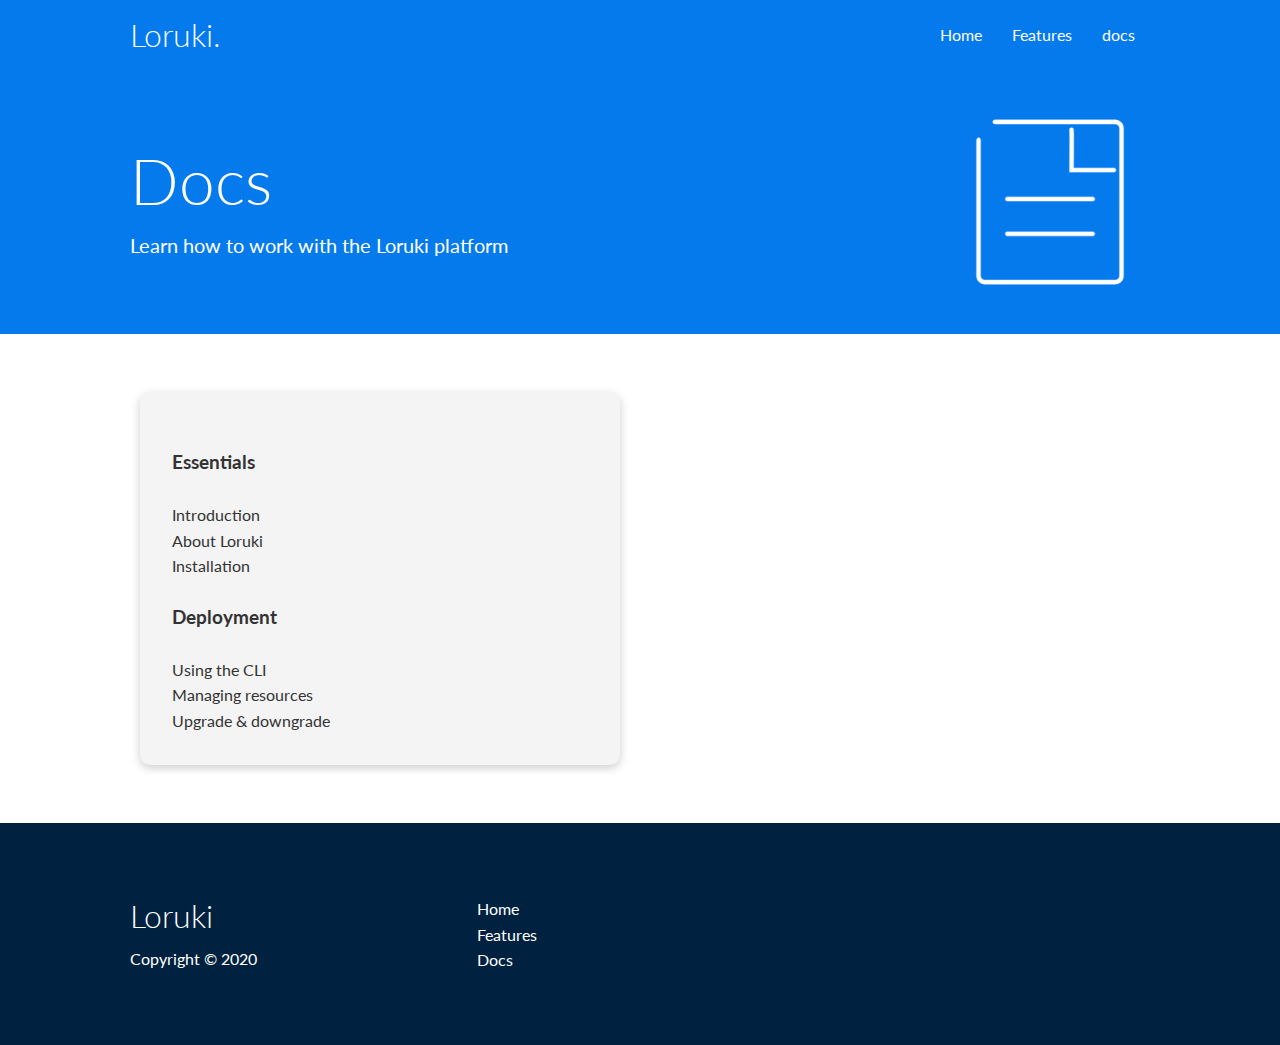
==== docs.html @ 24f6c1c2 "started docs page" ====
<!DOCTYPE html>
<html lang="en">
<head>
  <meta charset="UTF-8">
  <meta http-equiv="X-UA-Compatible" content="IE=edge">
  <meta name="viewport" content="width=device-width, initial-scale=1.0">
  <link rel="stylesheet" href="https://cdnjs.cloudflare.com/ajax/libs/font-awesome/5.15.1/css/all.min.css" integrity="sha512-+4zCK9k+qNFUR5X+cKL9EIR+ZOhtIloNl9GIKS57V1MyNsYpYcUrUeQc9vNfzsWfV28IaLL3i96P9sdNyeRssA==" crossorigin="anonymous" />
  <link rel="stylesheet" href="/css/utilities.css">
  <link rel="stylesheet" href="/css/main.css">
  <title>Loruki | Cloud Hosting For Everyone</title>
</head>
<body>
  <!-- Navbar -->
  <div class="navbar">
    <div class="container flex">
      <h1 class="logo">Loruki.</h1>
      <nav>
        <ul>
          <li><a href="index.html">Home</a></li>
          <li><a href="features.html">Features</a></li>
          <li><a href="docs.html">docs</a></li>
        </ul>
      </nav>
    </div>
  </div>

<!-- Head -->
  <section class="docs-head bg-primary py-3">
    <div class="container grid">
      <div>
        <h1 class="xl">Docs</h1>
        <p class="lead">Learn how to work with the Loruki platform</p>
      </div>
      <img src="images/docs.png" alt="">
    </div>
  </section>

  <!-- Docs Main -->
  <section class="docs-main my-4">
    <div class="container grid">
      <div class="card bg-light p-3">
        <h3 class="my-2">Essentials</h3>
        <nav>
          <ul>
            <li><a href="#"></a>Introduction</li>
            <li><a href="#"></a>About Loruki</li>
            <li><a href="#"></a>Installation</li>
          </ul>
        </nav>

         <h3 class="my-2">Deployment</h3>
        <nav>
          <ul>
            <li><a href="#">Using the CLI</a></li>
						<li><a href="#">Managing resources</a></li>
						<li><a href="#">Upgrade & downgrade</a></li>
          </ul>
        </nav>
      </div>
    </div>
  </section>
  
  <!-- Footer -->
  <footer class="footer bg-dark py-5">
    <div class="container grid grid-3">
      <div>
        <h1>Loruki</h1>
        <p>Copyright &copy; 2020</p>
      </div>
      <nav>
        <ul>
          <li><a href="index.html">Home</a></li>
          <li><a href="features.html">Features</a></li>
          <li><a href="docs.html">Docs</a></li>
        </ul>
      </nav>
      <div class="social">
        <a href="#"><i class="fab fa-github fa-2x"></i></a>
        <a href="#"><i class="fab fa-facebook fa-2x"></i></a>
        <a href="#"><i class="fab fa-instagram fa-2x"></i></a>
        <a href="#"><i class="fab fa-twitter fa-2x"></i></a>
      </div>
    </div>
  </footer>
</body>
</html>
---- css/utilities.css ----
/* Utilities */
.container {
  max-width: 1100px;
  margin: 0 auto;
  overflow: auto;
  padding: 0 40px;
}

.card {
  background-color: #fff;
  color: #333;
  border-radius: 10px;
  box-shadow: 0 3px 10px rgba(0, 0, 0, 0.2);
  padding: 20px;
  margin: 10px;
}

.btn {
  display: inline-block;
  padding: 10px 30px;
  cursor: pointer;
  background: var(--primary-color);
  color: #fff;
  border: none;
  border-radius: 5px;
}

.btn-outline {
  background-color: transparent;
  border: 1px #fff solid;
}

.btn:hover {
  transform: scale(0.98);
}

/* Backgrounds & colored buttons */
.bg-primary, 
.btn-primary {
  background-color: var(--primary-color);
  color: #fff;
}

.bg-secondary, 
.btn-secondary {
  background-color: var(--secondary-color);
  color: #fff;
}

.bg-dark, 
.btn-dark {
  background-color: var(--dark-color);
  color: #fff;
}

.bg-primary a,
.btn-primary a,
.bg-secondary a,
.btn-secondary a,
.bg-dark a,
.btn-dark a {
  color: #fff;
}

.bg-light, 
.btn-light {
  background-color: var(--light-color);
  color: #333;
}

/* Text Sizes */
.lead {
  font-size: 20px;
}

.sm {
  font-size: 1 rem;
}

.md {
  font-size: 2rem;
}

.lg {
  font-size: 3rem;
}

.xl {
  font-size: 4rem;
}

.text-center {
  text-align: center;
}

.flex {
  display: flex;
  justify-content: center;
  align-items: center;
  height: 100%;
}

.grid {
  display: grid;
  grid-template-columns: repeat(2, 1fr);
  gap: 20px;
  justify-content: center;
  align-items: center;
  height: 100%;
}

.grid-3 {
  grid-template-columns: repeat(3, 1fr);
}

/* Margin */
.my-1 {
  margin: 1rem 0;
}

.my-2 {
  margin: 1.5rem 0;
}

.my-3 {
  margin: 2rem 0;
}

.my-4 {
  margin: 3rem 0;
}

.my-5 {
  margin: 4rem 0;
}

.m-1 {
  margin: 1rem;
}

.m-2 {
  margin: 1.5rem;
}

.m-3 {
  margin: 2rem;
}

.m-4 {
  margin: 3rem;
}

.m-5 {
  margin: 4rem;
}

/* Padding */
.py-1 {
  padding: 1rem 0;
}

.py-2 {
  padding: 1.5rem 0;
}

.py-3 {
  padding: 2rem 0;
}

.py-4 {
  padding: 3rem 0;
}

.py-5 {
  padding: 4rem 0;
}

.p-1 {
  padding: 1rem;
}

.p-2 {
  padding: 1.5rem;
}

.p-3 {
  padding: 2rem;
}

.p-4 {
  padding: 3rem;
}

.p-5 {
  padding: 4rem;
}
---- css/main.css ----
@import url('https://fonts.googleapis.com/css2?family=Lato:wght@300&display=swap');

:root {
  --primary-color: #047aed;
  --secondary-color: #1c3fa8;
  --dark-color: #002240;
  --light-color: #f4f4f4;
}

* {
  box-sizing: border-box;
  padding: 0;
  margin: 0;
}

body {
  font-family: 'Lato', sans-serif;
  color: #333;
  line-height: 1.6;
}

ul {
  list-style-type: none;
}

a {
  text-decoration: none;
  color: #333;
}

h1, 
h2 {
  font-weight: 300;
  line-height: 1.2;
  margin: 10px 0;
}

p {
  margin: 10px 0;
}

img {
  width: 100%;
}

/* Navbar */
.navbar {
  background-color: var(--primary-color);
  color: #fff;
  height: 70px;
}

.navbar ul {
  display: flex;
}

.navbar a {
  color: #fff;
  padding: 10px;
  margin: 0 5px;
}

.navbar a:hover {
  border-bottom: 2px #fff solid;
}

.navbar .flex {
  justify-content: space-between;
}

/* Showcase */
.showcase {
  height: 400px;
  background-color: var(--primary-color);
  color: #fff;
  position: relative;
}

.showcase h1 {
  font-size: 40px;
}

.showcase p {
  margin: 20px 0;
}

.showcase .grid {
  overflow: visible;
  grid-template-columns: 55% 45%;
  gap: 30px;
}

.showcase-form {
  position: relative;
  top: 60px;
  height: 350px;
  width: 400px;
  z-index: 100;
  justify-self: flex-end;
}

.showcase-form .form-control {
  margin: 30px 0;
}

.showcase-form input[type='text'], 
.showcase-form input[type='email'] {
  border: 0;
  border-bottom: 1px solid #b4becb;
  width: 100%;
  padding: 3px;
  font-size: 16px;
}

.showcase-form input:focus {
  outline: none;
}

.showcase::before,
.showcase::after {
  content: '';
  position: absolute;
  height: 100px;
  bottom: -70px;
  right: 0;
  left: 0;
  background-color: #fff;
  transform: skewY(-3deg);
  -webkit-transform: skewY(-3deg);
  -moz-transform: skewY(-3deg);
  -ms-transform: skewY(-3deg);
}

/* Stats */
.stats {
  padding-top: 100px;
}

.stats-heading {
  max-width: 500px;
  margin: auto;
}

.stats .grid h3 {
  font-size: 35px;
}

.stats .grid p {
  font-size: 20px;
  font-weight: bold;
}

/* Cli */
.cli .grid {
  grid-template-columns: repeat(3, 1fr);
  grid-template-rows: repeat(2, 1fr);
}

.cli .grid > *:first-child {
  grid-column: 1 / span 2;
  grid-row: 1 / span 2;
}

/* Cloud */
.cloud .grid {
  grid-template-columns: 4fr 3fr;
}

/* Languages */
.languages .flex{
  flex-wrap: wrap;
}

.languages .card{
  text-align: center;
  margin: 18px 10px 40px;
  transition: transform 0.2s ease-in;
}

.languages .card h4 {
  font-size: 20px;
  margin-bottom: 10px;
}

.languages .card:hover {
  transform: translateY(-15px);
}

/* Features */
.features-head img, .docs-head img {
  width: 200px;
  justify-self: flex-end;
}

.features-sub-head img {
  width: 300px;
  justify-self: flex-end;
}

.features-main .card > i {
  margin-right: 20px;
}

.features-main .grid {
  padding: 30px;
}

.features-main .grid > *:first-child {
  grid-column: 1 / span 3;
}

.features-main .grid > *:nth-child(2) {
  grid-column: 1 / span 2;
}

/* Footer */
.footer .social a {
  margin: 0 10px;
}

/* Tablets and under */
@media (max-width: 768px) {
  .grid,
  .showcase .grid,
  .stats .grid,
  .cli .grid,
  .cloud .grid {
    grid-template-columns: 1fr;
    grid-template-rows: 1fr;
  }

  .showcase {
    height: auto;
  }

  .showcase-text {
    text-align: center;
    margin-top: 40px;
  }

  .showcase-form {
    justify-self: center;
    margin: auto;
  }

  .cli .grid > *:first-child {
    grid-column: 1;
    grid-row: 1;
  }
}


/* Mobile */
@media (max-width: 500px) {
  .navbar {
    height: 110px;
  }

  .navbar .flex {
    flex-direction: column;
  }

  .navbar ul {
    padding: 10px;
    background-color: rgba(0, 0, 0, 0.1);
  }
}
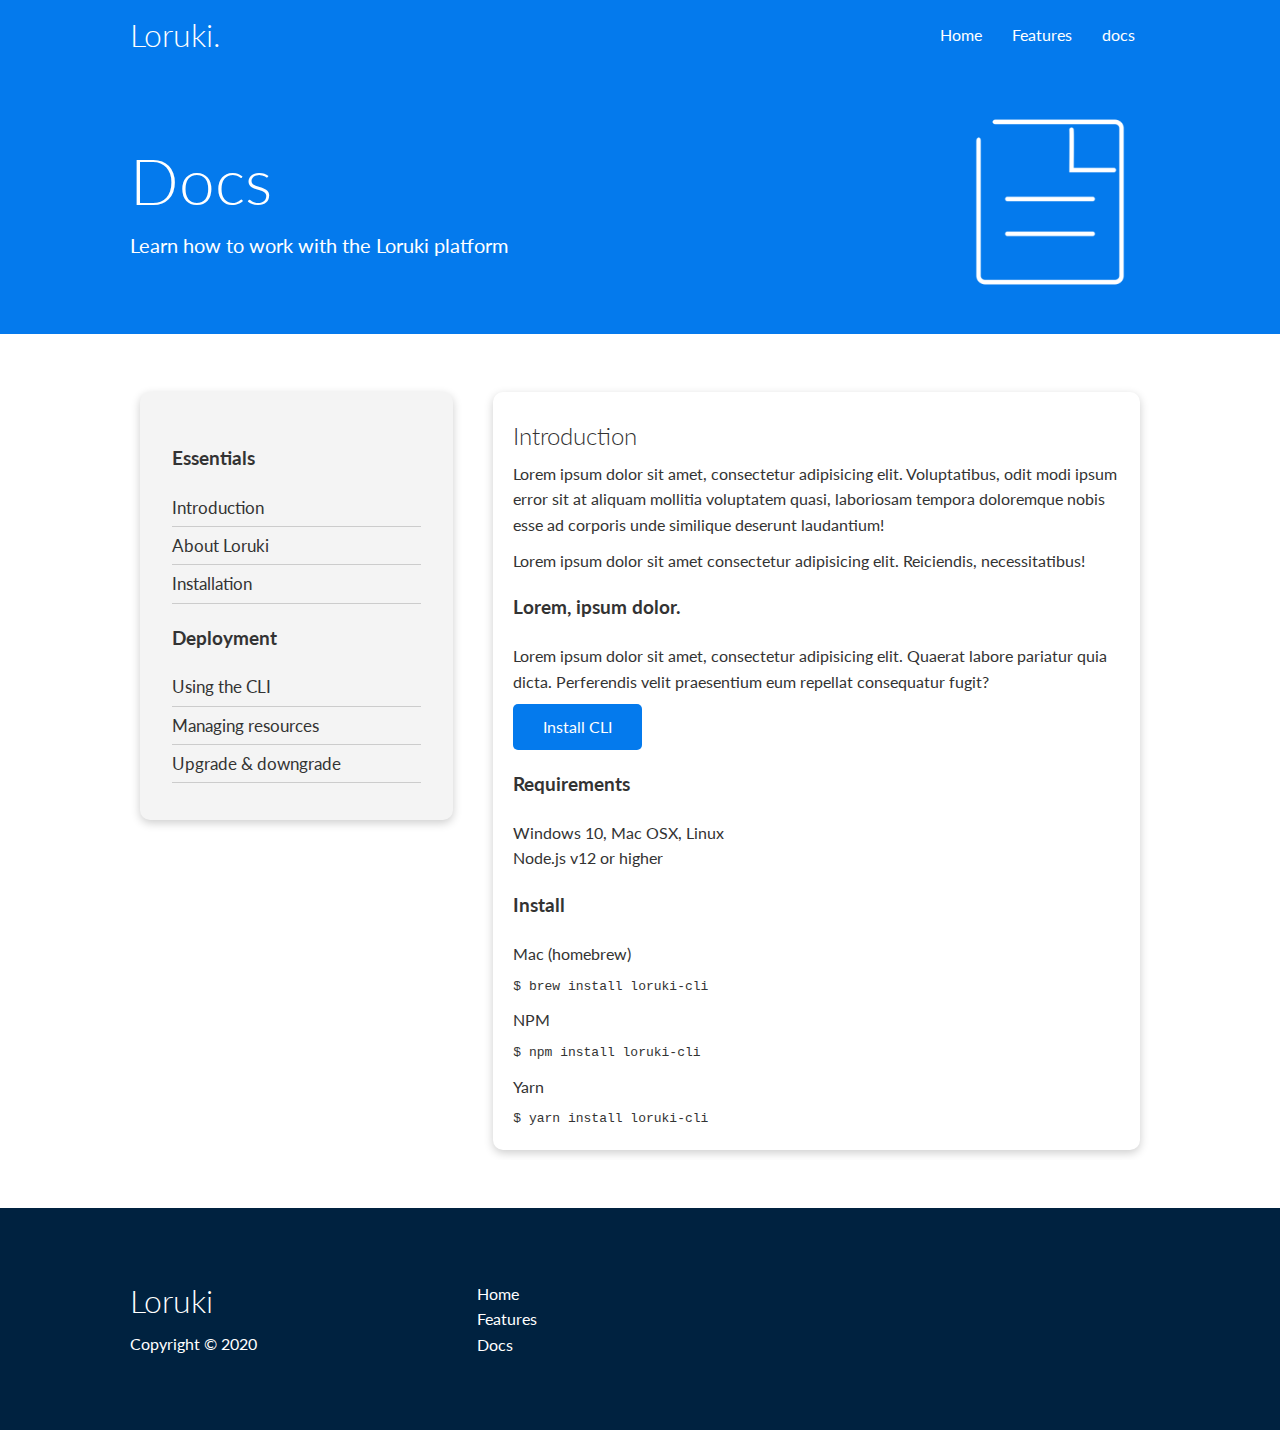
==== commit 39de0ed8: "docs page set" ====
--- a/docs.html
+++ b/docs.html
@@ -57,6 +57,33 @@
           </ul>
         </nav>
       </div>
+      <div class="card">
+        <h2>Introduction</h2>
+        <p>Lorem ipsum dolor sit amet, consectetur adipisicing elit. Voluptatibus, odit modi ipsum error sit at aliquam mollitia voluptatem quasi, laboriosam tempora doloremque nobis esse ad corporis unde similique deserunt laudantium!</p>
+
+        <div class="alert alert-success">
+          <i class="fas fa-info"></i> Lorem ipsum dolor sit amet consectetur adipisicing elit. Reiciendis, necessitatibus!
+        </div>
+
+        <h3>Lorem, ipsum dolor.</h3>
+        <p>Lorem ipsum dolor sit amet, consectetur adipisicing elit. Quaerat labore pariatur quia dicta. Perferendis velit praesentium eum repellat consequatur fugit?</p>
+        <a href="#" class="btn btn-primary">Install CLI</a>
+
+        <h3>Requirements</h3>
+        <ul>
+          <li>Windows 10, Mac OSX, Linux</li>
+          <li>Node.js v12 or higher</li>
+        </ul>
+
+        <h3>Install</h3>
+        <p>Mac (homebrew)</p>
+        <pre><code>$ brew install loruki-cli</code></pre>
+        <p>NPM</p>
+        <pre><code>$ npm install loruki-cli</code></pre>
+        <p>Yarn</p>
+        <pre><code>$ yarn install loruki-cli</code></pre>
+
+      </div>
     </div>
   </section>
   
--- a/css/main.css
+++ b/css/main.css
@@ -213,6 +213,27 @@
   grid-column: 1 / span 2;
 }
 
+/* Docs */
+.docs-main h3 {
+  margin: 20px 0;
+}
+
+.docs-main .grid {
+  grid-template-columns: 1fr 2fr;
+  align-items: flex-start;
+}
+
+.docs-main nav li {
+  font-size: 17px;
+  padding-bottom: 5px;
+  margin-bottom: 5px;
+  border-bottom: 1px #ccc solid;
+}
+
+.docs-main a:hover {
+  font-weight: bold;
+}
+
 /* Footer */
 .footer .social a {
   margin: 0 10px;
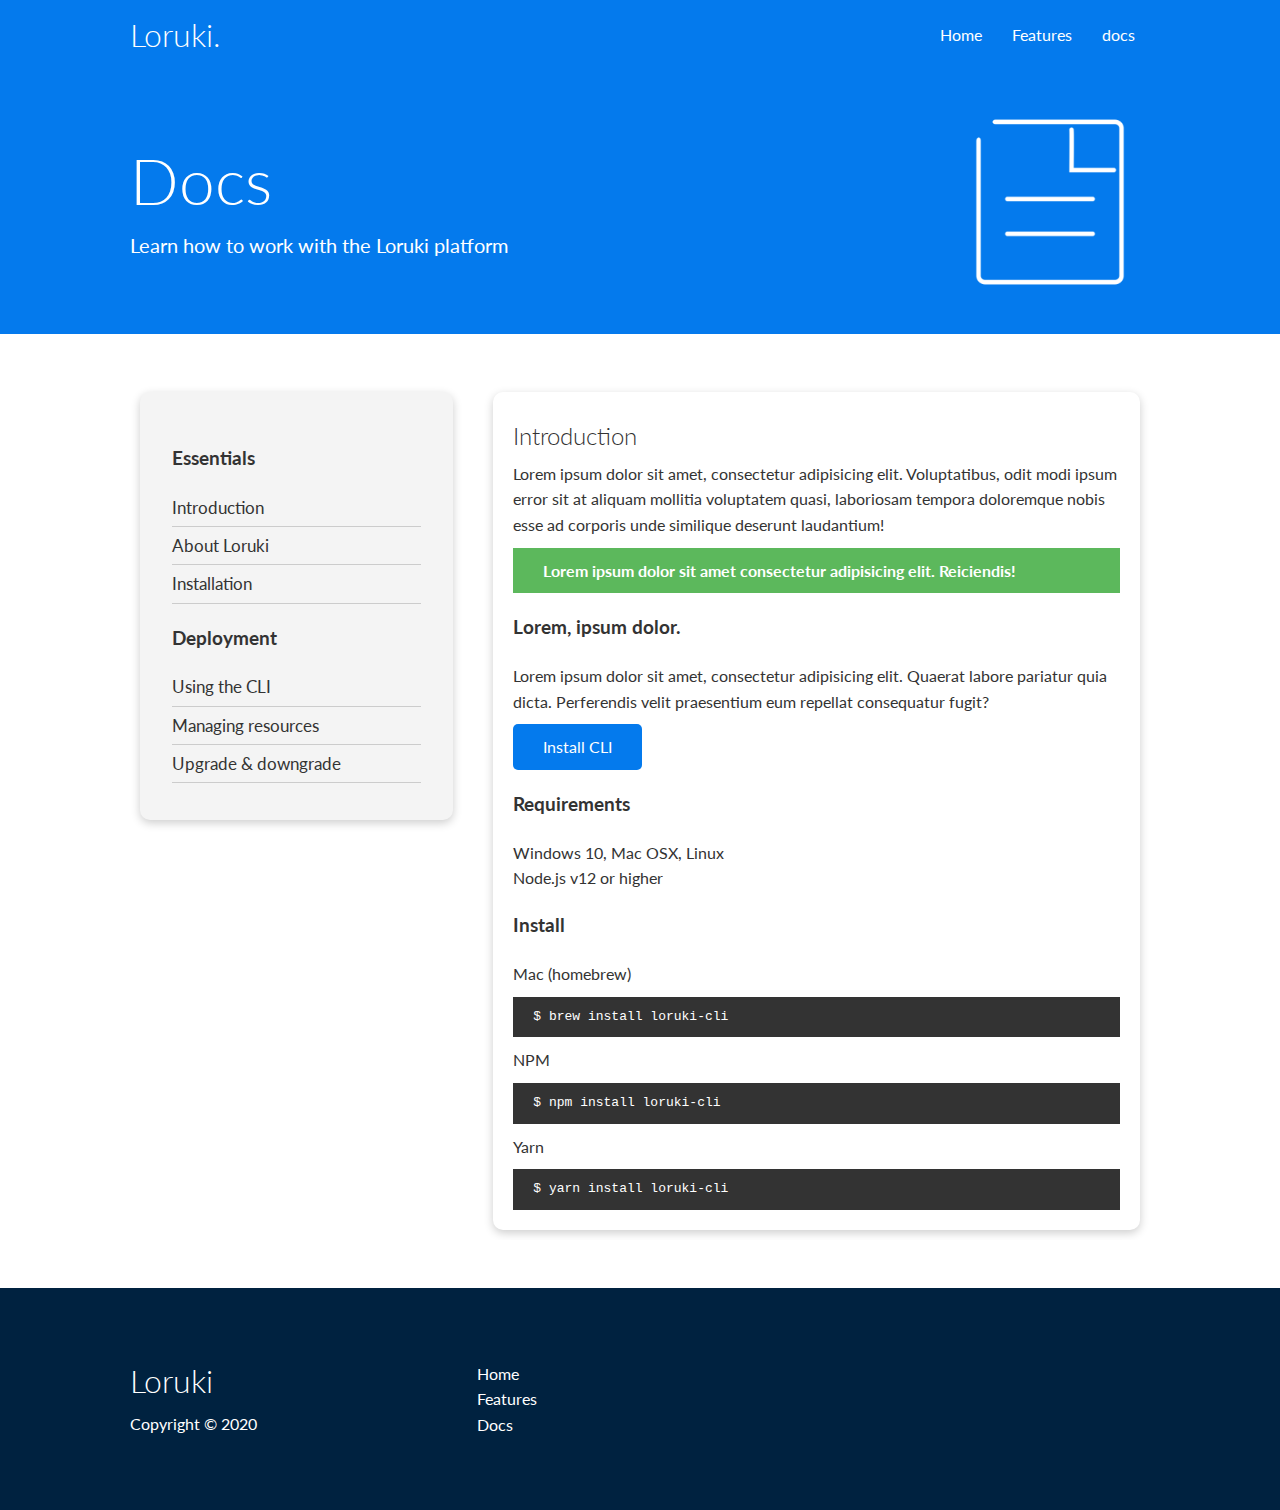
==== commit 2304057f: "alert, code block and text color styles" ====
--- a/docs.html
+++ b/docs.html
@@ -42,7 +42,7 @@
         <h3 class="my-2">Essentials</h3>
         <nav>
           <ul>
-            <li><a href="#"></a>Introduction</li>
+            <li><a class="text-primary" href="#"></a>Introduction</li>
             <li><a href="#"></a>About Loruki</li>
             <li><a href="#"></a>Installation</li>
           </ul>
@@ -62,7 +62,7 @@
         <p>Lorem ipsum dolor sit amet, consectetur adipisicing elit. Voluptatibus, odit modi ipsum error sit at aliquam mollitia voluptatem quasi, laboriosam tempora doloremque nobis esse ad corporis unde similique deserunt laudantium!</p>
 
         <div class="alert alert-success">
-          <i class="fas fa-info"></i> Lorem ipsum dolor sit amet consectetur adipisicing elit. Reiciendis, necessitatibus!
+          <i class="fas fa-info"></i> Lorem ipsum dolor sit amet consectetur adipisicing elit. Reiciendis!
         </div>
 
         <h3>Lorem, ipsum dolor.</h3>
--- a/css/utilities.css
+++ b/css/utilities.css
@@ -68,6 +68,23 @@
   color: #333;
 }
 
+/* Text colors */
+.text-primary {
+  color: var(--primary-color);
+}
+
+.text-secondary {
+  color: var(--secondary-color);
+}
+
+.text-dark {
+  color: var(--dark-color);
+}
+
+.text-light {
+  color: var(--light-color);
+}
+
 /* Text Sizes */
 .lead {
   font-size: 20px;
@@ -91,6 +108,28 @@
 
 .text-center {
   text-align: center;
+}
+
+/* Alert */
+.alert {
+  background-color: var(--light-color);
+  padding: 10px 20px;
+  font-weight: bold;
+  margin-bottom: 15px 0;
+}
+
+.alert i {
+  margin-right: 10px;
+}
+
+.alert-success {
+  background-color: var(--success-color);
+  color: #fff;
+}
+
+.alert-error {
+  background-color: var(--error-color);
+  color: #fff;
 }
 
 .flex {
--- a/css/main.css
+++ b/css/main.css
@@ -5,6 +5,8 @@
   --secondary-color: #1c3fa8;
   --dark-color: #002240;
   --light-color: #f4f4f4;
+  --success-color: #5cb85c;
+  --error-color: #d9534f;
 }
 
 * {
@@ -41,6 +43,12 @@
 
 img {
   width: 100%;
+}
+
+code, pre {
+  background: #333;
+  color: #fff;
+  padding: 10px;
 }
 
 /* Navbar */
@@ -245,7 +253,9 @@
   .showcase .grid,
   .stats .grid,
   .cli .grid,
-  .cloud .grid {
+  .cloud .grid,
+  .features-main .grid,
+  .docs-main .grid {
     grid-template-columns: 1fr;
     grid-template-rows: 1fr;
   }
